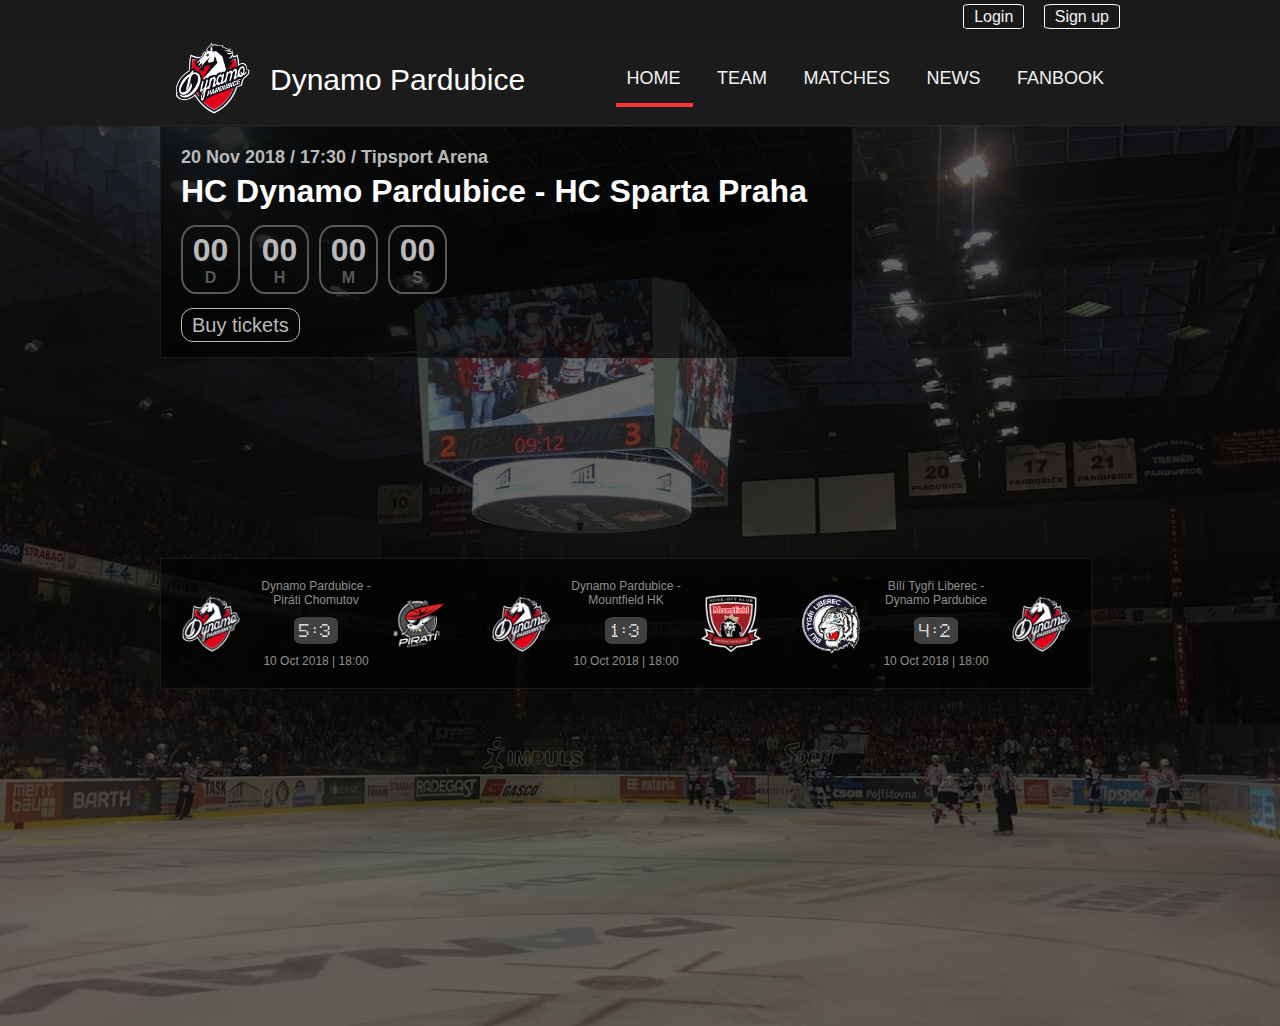
==== code/index.html @ fe3bae6e "matches boxes width fix" ====
<!DOCTYPE html>
<html lang="en">
<head>
    <link rel="stylesheet" type="text/css" href="css/styl.css">
    <script src="script/countdown.js">
    </script>
    <meta charset="UTF-8">
    <link rel="icon" type="image/png" href="img/favicon.png">
    <title>HC Dynamo Pardubice - neoficiální stránka hokejového klubu</title>
</head>
<body>
<header>
    <div class="user-area">
        <div class="full-width-wrapper">
            <a href="">Login</a>
            <a href="">Sign up</a>
        </div>
    </div>
    <div class="header-box-bg">
        <div class="header-box">
            <div id="header-logo-box">
                <img id="header-logo" src="img/logo-dynamo.png" alt="Dynamo Logo"></div>
            <div id="header-web-title">Dynamo Pardubice</div>
            <nav id="nav">
                <a id="first" href="">HOME</a>
                <a id="second" href="">TEAM</a>
                <a id="third" href="">MATCHES</a>
                <a id="fourth" href="">NEWS</a>
                <a id="fifth" href="">FANBOOK</a>
                <hr>
            </nav>
        </div>
    </div>
</header>
<section id="matches-bg">
    <div class="full-width-wrapper">
        <div class="flex-wrap-evenly">
            <div class="upcoming-match">
                <div id="upcoming-date">
                    20 Nov 2018 / 17:30 / Tipsport Arena
                </div>
                <div id="upcoming-teams">
                    HC Dynamo Pardubice - HC Sparta Praha
                </div>
                <div id="counter">
                    <div class="digit">
                        <span id="days">00</span>
                        <span>D</span>
                    </div>
                    <div class="digit">
                        <span id="hours">00</span>
                        <span>H</span>
                    </div>
                    <div class="digit">
                        <span id="minutes">00</span>
                        <span>M</span>
                    </div>
                    <div class="digit">
                        <span id="seconds">00</span>
                        <span>S</span></div>
                </div>
                <a href="">Buy tickets</a>
            </div>
            <div class="recent-matches">
                <div class="flex-wrap-matches">
                    <div class="match-card">
                        <img src="img/teams/dynamo.png" alt="Dynamo">
                        <div class="recent-matches-description"><span>Dynamo Pardubice - Piráti Chomutov</span>
                            <span class="score">5:3</span>
                            <span>10 Oct 2018 | 18:00</span>
                        </div>
                        <img src="img/teams/pirati.png" alt="Piráti">
                    </div>
                    <div class="match-card">
                        <img src="img/teams/dynamo.png" alt="Dynamo">
                        <div class="recent-matches-description"><span>Dynamo Pardubice - Mountfield HK</span>
                            <span class="score">1:3</span>
                            <span>10 Oct 2018 | 18:00</span>
                        </div>
                        <img src="img/teams/hradec.PNG" alt="Piráti">
                    </div>
                    <div class="match-card">
                        <img src="img/teams/liberec.png" alt="Dynamo">
                        <div class="recent-matches-description"><span>Bílí Tygři Liberec - Dynamo Pardubice</span>
                            <span class="score">4:2</span>
                            <span>10 Oct 2018 | 18:00</span>
                        </div>
                        <img src="img/teams/dynamo.png" alt="Piráti">
                    </div>
                </div>
            </div>
        </div>
    </div>
</section>
</body>
</html>
---- code/css/styl.css ----
@font-face {
    font-family: 'djb';
    src: url('../css/fonts/djb.ttf');
    font-weight: normal;
    font-style: normal;
}

body, html {
    height: 100%;
    margin: 0;
    background-color: #F5F5F5;
}

body {
    font-family: 'Roboto', sans-serif;
    font-size: 16px;
    color: #4a4a4a;
}

.user-area {
    z-index: 2;
    /*position: fixed;*/
    width: 100%;
    padding-top: 8px;
    height: 27px;
    text-align: right;
    background-color: #191919;
    display: flex;
}

.user-area a {
    margin-left: 15px;
    color: #f2f2f2;
    text-decoration: none;
    padding: 3px 10px 3px 10px;
    border: 1px solid white;
    border-radius: 10%;
}

.user-area a:hover {
    color: #ff4a46;
    border: 1px solid #ff4a46;
}

.header-box-bg {
    /*margin-top: 30px;*/
    z-index: 1;
    /*position: fixed;*/
    width: 100%;
    background-color: #1B1B1B;
}

.header-box {
    max-width: 960px;
    margin: 0 auto;
    display: flex;
    align-items: center;
    justify-content: center;
    height: 90px;
    border-bottom: 1px solid #292929;
}

.header-box nav a {
    display: inline-block;
    color: #f2f2f2;
    text-align: center;
    padding: 14px 16px;
    text-decoration: none;
    font-size: 18px;
}

.header-box nav a:hover {
    text-shadow: 0 -2px 0 rgba(0, 0, 0, 1), 0 0 5px rgba(255, 255, 255, 0.8), 0 -4px 15px rgba(255, 255, 255, 0.5);
}

.header-box nav hr {
    height: .25rem;
    width: 15%;
    margin: 0 0 0 6px;
    background: #FF333A;
    border: none;
    transition: .3s ease-in-out;
}

#first:hover ~ hr {
    margin-left: 6px;
}

#second:hover ~ hr {
    width: 14%;
    margin-left: 19%;
}

#third:hover ~ hr {
    width: 21%;
    margin-left: 36%;
}

#fourth:hover ~ hr {
    width: 13%;
    margin-left: 61%;
}

#fifth:hover ~ hr {
    width: 21%;
    margin-left: 78%;
}

#header-logo-box {
    width: 100px;
}

#header-logo {
    margin-left: 0;
    width: auto;
    height: 80px;
}

#header-logo:hover {
    width: auto;
    height: 85px;
}

#header-web-title {
    color: white;
    font-size: 30px;
    margin-left: 10px;
    margin-right: auto;
}

#header-web-title:hover {
    text-shadow: 0 0 0 rgb(154, 23, 26);
}

.full-width-wrapper, main {
    width: 960px;
    margin: 0 auto;
}

#matches-bg {
    height: 100%;
    background: linear-gradient(
            rgba(0, 0, 0, 0.6),
            rgba(0, 0, 0, 0.6)
    ), url("../img/main.jpg") no-repeat center;
    background-size: cover;
    position: relative;
    color: #4a4a4a;
    /*text-align: left;*/
    display: flex;
    /*flex-direction: column;*/
    /*justify-content: space-between;*/
}

.upcoming-match {
    width: fit-content;
    padding: 20px 45px 20px 20px;
    background-color: rgba(0, 0, 0, 0.6);
    border: 1px solid #191919;
    font-weight: bold;
    /*margin-top: 250px;*/
}

#upcoming-date {
    color: #b9b9b9;
    font-size: 18px;
}

#upcoming-teams {
    padding: 5px 0 15px 0;
    color: white;
    font-size: 32px;
}

#counter {
    padding: 0 0 20px 0;
    color: #585858;
    display: flex;
    /*flex-direction: row;*/
}

.digit {
    display: inline-block;
    margin-right: 10px;
    text-align: center;
    padding: 5px;
    width: 45px;
    font-size: 16px;
    border-radius: 25%;
    border: 2px solid #585858;
}

#days {
    font-size: 32px;
    color: #b9b9b9;
}

#hours {
    font-size: 32px;
    color: #b9b9b9;
}

#minutes {
    font-size: 32px;
    color: #b9b9b9;
}

#seconds {
    font-size: 32px;
    color: #b9b9b9;
}

.upcoming-match a {
    color: #b9b9b9;
    text-decoration: none;
    font-weight: normal;
    padding: 5px 10px;
    border-radius: 12px;
    border: 1px solid #b9b9b9;
    font-size: 20px;
}

.upcoming-match a:hover {
    color: #a0171a;
    border-color: #a0171a;
}

.recent-matches {
    width: fit-content;
    background-color: rgba(0, 0, 0, 0.6);
    border: 1px solid #191919;
    margin-top: 200px;
}

.flex-wrap-matches{
    display: flex;
    flex-wrap: wrap;
}

.flex-wrap-evenly{
    display: flex;
    flex-direction: column;
    justify-content: space-evenly;
    flex-wrap: wrap;
}

.match-card {
    padding: 15px 20px;
    color: #8f8f8f;
    font-size: 12px;
    display: flex;
    align-items: center;
    /*justify-content: flex-start;*/
    /*flex-wrap: wrap;*/
}

.match-card img {
    display: inline-block;
    max-width: 80px;
    max-height: 80px;
    width: 60px;
    height: auto;
}

.recent-matches-description {
    padding: 5px;
    text-align: center;
    max-width: 140px;
    display: flex;
    flex-direction: column;
    align-items: center;
    /*justify-content: space-evenly;*/
}

.score {
    font-family: "djb", sans-serif;
    font-size: 15px;
    letter-spacing: 2px;
    color: white;
    padding: 5px;
    margin: 10px;
    background-color: #404040;
    border-radius: 20%;
    text-align: center;
}
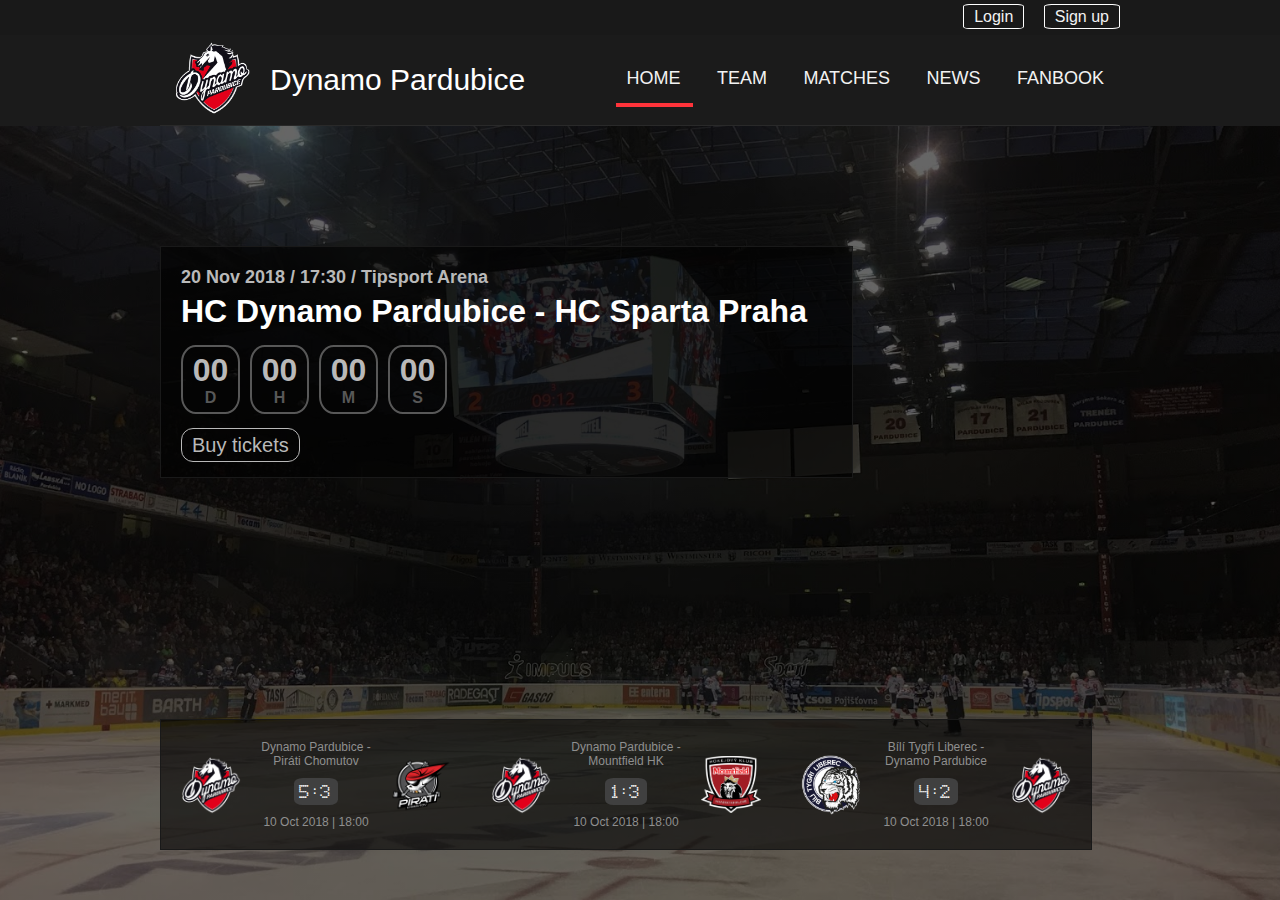
==== commit 55326fda: "landing flex fix" ====
--- a/code/index.html
+++ b/code/index.html
@@ -33,7 +33,6 @@
     </div>
 </header>
 <section id="matches-bg">
-    <div class="full-width-wrapper">
         <div class="flex-wrap-evenly">
             <div class="upcoming-match">
                 <div id="upcoming-date">
@@ -90,7 +89,6 @@
                 </div>
             </div>
         </div>
-    </div>
 </section>
 </body>
 </html>--- a/code/css/styl.css
+++ b/code/css/styl.css
@@ -18,8 +18,6 @@
 }
 
 .user-area {
-    z-index: 2;
-    /*position: fixed;*/
     width: 100%;
     padding-top: 8px;
     height: 27px;
@@ -43,9 +41,6 @@
 }
 
 .header-box-bg {
-    /*margin-top: 30px;*/
-    z-index: 1;
-    /*position: fixed;*/
     width: 100%;
     background-color: #1B1B1B;
 }
@@ -138,7 +133,7 @@
 }
 
 #matches-bg {
-    height: 100%;
+    height: calc(100% - 126px);
     background: linear-gradient(
             rgba(0, 0, 0, 0.6),
             rgba(0, 0, 0, 0.6)
@@ -146,10 +141,9 @@
     background-size: cover;
     position: relative;
     color: #4a4a4a;
-    /*text-align: left;*/
-    display: flex;
+    /*display: flex;*/
     /*flex-direction: column;*/
-    /*justify-content: space-between;*/
+    /*justify-content: center;*/
 }
 
 .upcoming-match {
@@ -158,7 +152,7 @@
     background-color: rgba(0, 0, 0, 0.6);
     border: 1px solid #191919;
     font-weight: bold;
-    /*margin-top: 250px;*/
+    margin-top: 120px;
 }
 
 #upcoming-date {
@@ -229,7 +223,7 @@
     width: fit-content;
     background-color: rgba(0, 0, 0, 0.6);
     border: 1px solid #191919;
-    margin-top: 200px;
+    margin-bottom: 50px;
 }
 
 .flex-wrap-matches{
@@ -238,9 +232,12 @@
 }
 
 .flex-wrap-evenly{
+    height: calc(100vh - 126px);;
+    width: 960px;
+    margin: 0 auto;
     display: flex;
     flex-direction: column;
-    justify-content: space-evenly;
+    justify-content: space-between;
     flex-wrap: wrap;
 }
 
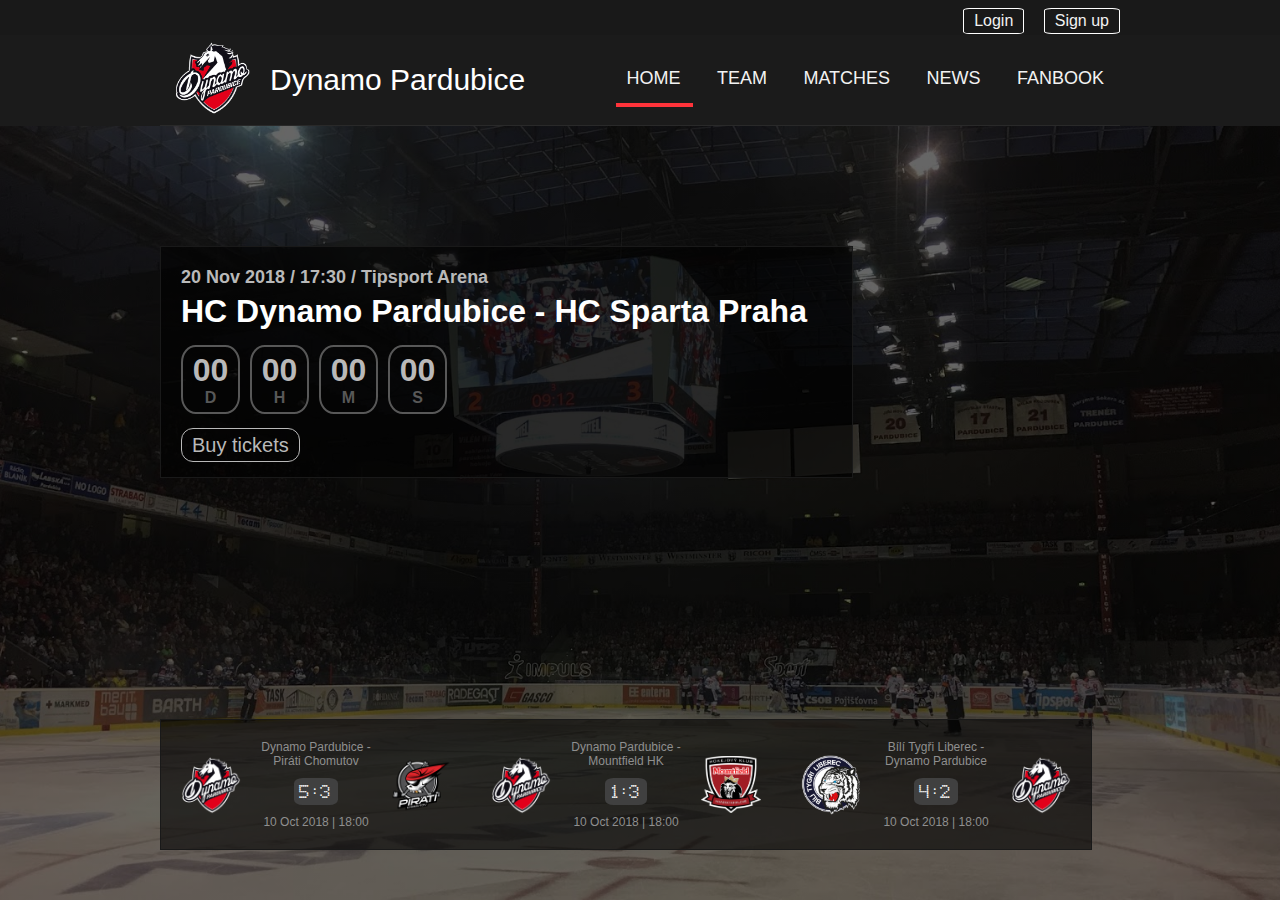
==== commit facbbd6d: "modal commit" ====
--- a/code/index.html
+++ b/code/index.html
@@ -2,8 +2,8 @@
 <html lang="en">
 <head>
     <link rel="stylesheet" type="text/css" href="css/styl.css">
-    <script src="script/countdown.js">
-    </script>
+    <script src="script/countdown.js"></script>
+
     <meta charset="UTF-8">
     <link rel="icon" type="image/png" href="img/favicon.png">
     <title>HC Dynamo Pardubice - neoficiální stránka hokejového klubu</title>
@@ -12,8 +12,8 @@
 <header>
     <div class="user-area">
         <div class="full-width-wrapper">
-            <a href="">Login</a>
-            <a href="">Sign up</a>
+            <button id="login-btn">Login</button>
+            <button id="signup-btn">Sign up</button>
         </div>
     </div>
     <div class="header-box-bg">
@@ -32,63 +32,67 @@
         </div>
     </div>
 </header>
+<div id="user-modal" class="modal">
+    <div class="modal-content">
+        User login
+    </div>
+</div>
+<script src="script/modal.js"></script>
 <section id="matches-bg">
-        <div class="flex-wrap-evenly">
-            <div class="upcoming-match">
-                <div id="upcoming-date">
-                    20 Nov 2018 / 17:30 / Tipsport Arena
+    <div class="flex-wrap-evenly">
+        <div class="upcoming-match">
+            <div id="upcoming-date">
+                20 Nov 2018 / 17:30 / Tipsport Arena
+            </div>
+            <div id="upcoming-teams">
+                HC Dynamo Pardubice - HC Sparta Praha
+            </div>
+            <div id="counter">
+                <div class="digit">
+                    <span id="days">00</span>
+                    <span>D</span>
                 </div>
-                <div id="upcoming-teams">
-                    HC Dynamo Pardubice - HC Sparta Praha
+                <div class="digit">
+                    <span id="hours">00</span>
+                    <span>H</span>
                 </div>
-                <div id="counter">
-                    <div class="digit">
-                        <span id="days">00</span>
-                        <span>D</span>
-                    </div>
-                    <div class="digit">
-                        <span id="hours">00</span>
-                        <span>H</span>
-                    </div>
-                    <div class="digit">
-                        <span id="minutes">00</span>
-                        <span>M</span>
-                    </div>
-                    <div class="digit">
-                        <span id="seconds">00</span>
-                        <span>S</span></div>
+                <div class="digit">
+                    <span id="minutes">00</span>
+                    <span>M</span>
                 </div>
-                <a href="">Buy tickets</a>
+                <div class="digit">
+                    <span id="seconds">00</span>
+                    <span>S</span></div>
             </div>
-            <div class="recent-matches">
-                <div class="flex-wrap-matches">
-                    <div class="match-card">
-                        <img src="img/teams/dynamo.png" alt="Dynamo">
-                        <div class="recent-matches-description"><span>Dynamo Pardubice - Piráti Chomutov</span>
-                            <span class="score">5:3</span>
-                            <span>10 Oct 2018 | 18:00</span>
-                        </div>
-                        <img src="img/teams/pirati.png" alt="Piráti">
-                    </div>
-                    <div class="match-card">
-                        <img src="img/teams/dynamo.png" alt="Dynamo">
-                        <div class="recent-matches-description"><span>Dynamo Pardubice - Mountfield HK</span>
-                            <span class="score">1:3</span>
-                            <span>10 Oct 2018 | 18:00</span>
-                        </div>
-                        <img src="img/teams/hradec.PNG" alt="Piráti">
-                    </div>
-                    <div class="match-card">
-                        <img src="img/teams/liberec.png" alt="Dynamo">
-                        <div class="recent-matches-description"><span>Bílí Tygři Liberec - Dynamo Pardubice</span>
-                            <span class="score">4:2</span>
-                            <span>10 Oct 2018 | 18:00</span>
-                        </div>
-                        <img src="img/teams/dynamo.png" alt="Piráti">
-                    </div>
+            <a href="">Buy tickets</a>
+        </div>
+        <div class="recent-matches">
+            <div class="match-card">
+                <img src="img/teams/dynamo.png" alt="Dynamo">
+                <div class="recent-matches-description"><span>Dynamo Pardubice - Piráti Chomutov</span>
+                    <span class="score">5:3</span>
+                    <span>10 Oct 2018 | 18:00</span>
                 </div>
+                <img src="img/teams/pirati.png" alt="Piráti">
+            </div>
+            <div class="match-card">
+                <img src="img/teams/dynamo.png" alt="Dynamo">
+                <div class="recent-matches-description"><span>Dynamo Pardubice - Mountfield HK</span>
+                    <span class="score">1:3</span>
+                    <span>10 Oct 2018 | 18:00</span>
+                </div>
+                <img src="img/teams/hradec.PNG" alt="Piráti">
+            </div>
+            <div class="match-card">
+                <img src="img/teams/liberec.png" alt="Dynamo">
+                <div class="recent-matches-description"><span>Bílí Tygři Liberec - Dynamo Pardubice</span>
+                    <span class="score">4:2</span>
+                    <span>10 Oct 2018 | 18:00</span>
+                </div>
+                <img src="img/teams/dynamo.png" alt="Piráti">
             </div>
         </div>
+    </div>
 </section>
 </body>
 </html>--- a/code/css/styl.css
+++ b/code/css/styl.css
@@ -26,7 +26,9 @@
     display: flex;
 }
 
-.user-area a {
+.user-area button {
+    font-size: 16px;
+    background-color: transparent;
     margin-left: 15px;
     color: #f2f2f2;
     text-decoration: none;
@@ -35,9 +37,36 @@
     border-radius: 10%;
 }
 
-.user-area a:hover {
+.user-area button:hover {
     color: #ff4a46;
     border: 1px solid #ff4a46;
+}
+
+.user-area button:focus {
+    color: #ff4a46;
+    border: 1px solid #ff4a46;
+}
+
+.modal{
+    display: none;
+    position: fixed;
+    z-index: 1;
+    left: 0;
+    top: 0;
+    width: 100%;
+    height: 100%;
+    overflow: auto;
+    background-color: rgba(0,0,0,0.4);
+    animation: zoom 0.5s;
+}
+
+.modal-content {
+    background-color: #fefefe;
+    margin: 15% auto;
+    padding: 20px;
+    border: 1px solid #888;
+    width: 60%;
+    border-radius: 6px;
 }
 
 .header-box-bg {
@@ -224,6 +253,8 @@
     background-color: rgba(0, 0, 0, 0.6);
     border: 1px solid #191919;
     margin-bottom: 50px;
+    display: flex;
+    flex-wrap: wrap;
 }
 
 .flex-wrap-matches{
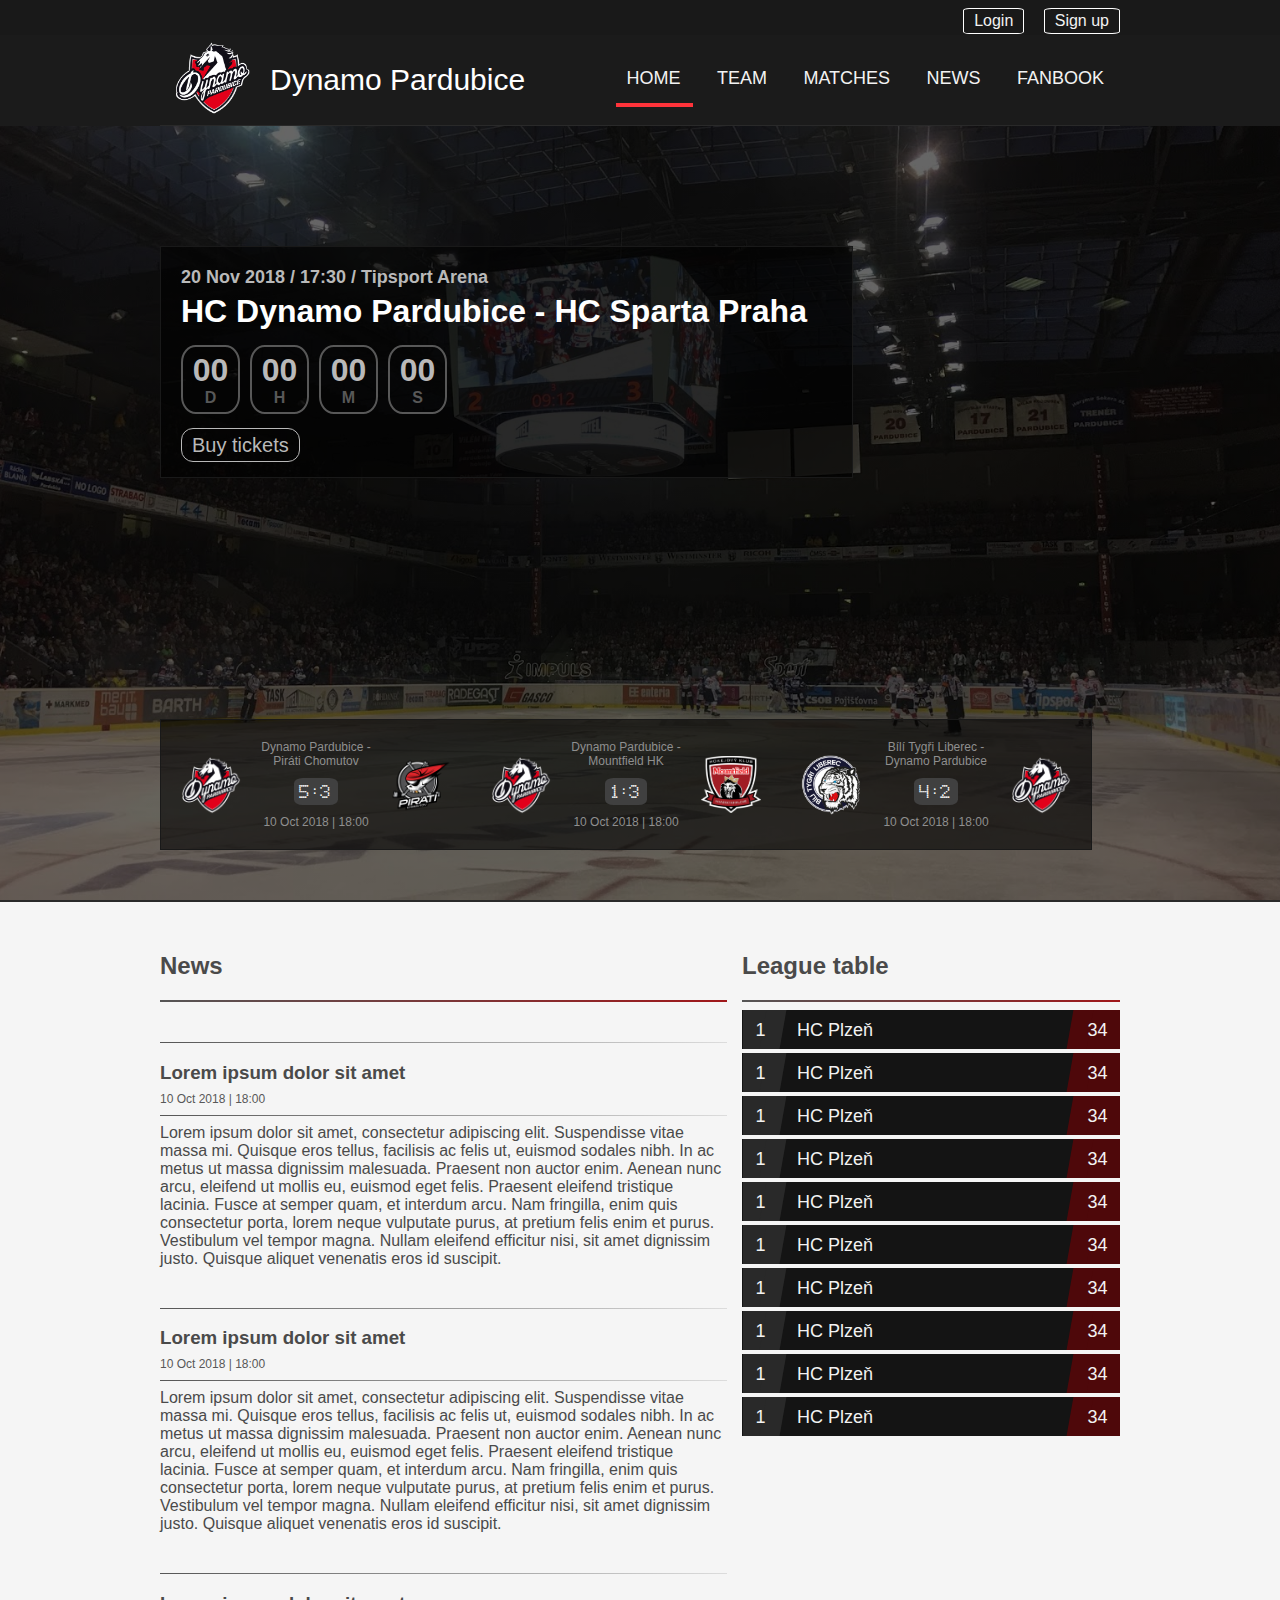
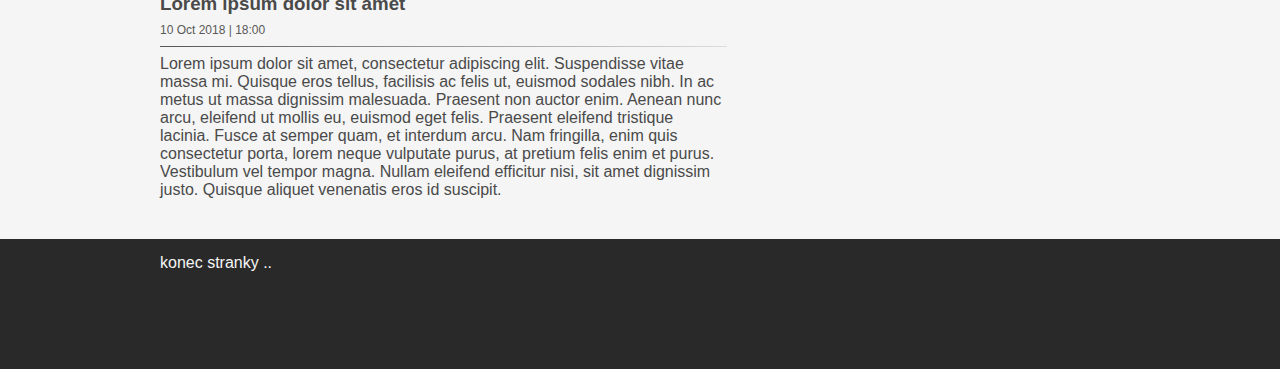
==== commit 6a5e5e00: "league table added" ====
--- a/code/index.html
+++ b/code/index.html
@@ -94,5 +94,111 @@
         </div>
     </div>
 </section>
+<main>
+    <div id="top-articles">
+        <h2>News</h2>
+        <hr class="heading-splitter">
+        <article>
+            <hr>
+            <h3>Lorem ipsum dolor sit amet</h3>
+            <span>10 Oct 2018 | 18:00</span>
+            <hr>
+            Lorem ipsum dolor sit amet, consectetur adipiscing elit. Suspendisse vitae massa mi. Quisque eros tellus,
+            facilisis ac felis ut, euismod sodales nibh. In ac metus ut massa dignissim malesuada. Praesent non auctor
+            enim. Aenean nunc arcu, eleifend ut mollis eu, euismod eget felis. Praesent eleifend tristique lacinia.
+            Fusce at semper quam, et interdum arcu. Nam fringilla, enim quis consectetur porta, lorem neque vulputate
+            purus, at pretium felis enim et purus. Vestibulum vel tempor magna. Nullam eleifend efficitur nisi, sit amet
+            dignissim justo. Quisque aliquet venenatis eros id suscipit.
+
+        </article>
+        <article>
+            <hr>
+            <h3>Lorem ipsum dolor sit amet</h3>
+            <span>10 Oct 2018 | 18:00</span>
+            <hr>
+            Lorem ipsum dolor sit amet, consectetur adipiscing elit. Suspendisse vitae massa mi. Quisque eros tellus,
+            facilisis ac felis ut, euismod sodales nibh. In ac metus ut massa dignissim malesuada. Praesent non auctor
+            enim. Aenean nunc arcu, eleifend ut mollis eu, euismod eget felis. Praesent eleifend tristique lacinia.
+            Fusce at semper quam, et interdum arcu. Nam fringilla, enim quis consectetur porta, lorem neque vulputate
+            purus, at pretium felis enim et purus. Vestibulum vel tempor magna. Nullam eleifend efficitur nisi, sit amet
+            dignissim justo. Quisque aliquet venenatis eros id suscipit.
+
+        </article>
+        <article>
+            <hr>
+            <h3>Lorem ipsum dolor sit amet</h3>
+            <span>10 Oct 2018 | 18:00</span>
+            <hr>
+            Lorem ipsum dolor sit amet, consectetur adipiscing elit. Suspendisse vitae massa mi. Quisque eros tellus,
+            facilisis ac felis ut, euismod sodales nibh. In ac metus ut massa dignissim malesuada. Praesent non auctor
+            enim. Aenean nunc arcu, eleifend ut mollis eu, euismod eget felis. Praesent eleifend tristique lacinia.
+            Fusce at semper quam, et interdum arcu. Nam fringilla, enim quis consectetur porta, lorem neque vulputate
+            purus, at pretium felis enim et purus. Vestibulum vel tempor magna. Nullam eleifend efficitur nisi, sit amet
+            dignissim justo. Quisque aliquet venenatis eros id suscipit.
+
+        </article>
+    </div>
+    <div class="league-table-box">
+        <h2>League table</h2>
+        <hr class="heading-splitter">
+        <div class="table">
+            <div class="team">
+                <span class="number">1</span>
+                <span>HC Plzeň</span>
+                <span class="points">34</span>
+            </div>
+            <div class="team">
+                <span class="number">1</span>
+                <span>HC Plzeň</span>
+                <span class="points">34</span>
+            </div>
+            <div class="team">
+                <span class="number">1</span>
+                <span>HC Plzeň</span>
+                <span class="points">34</span>
+            </div>
+            <div class="team">
+                <span class="number">1</span>
+                <span>HC Plzeň</span>
+                <span class="points">34</span>
+            </div>
+            <div class="team">
+                <span class="number">1</span>
+                <span>HC Plzeň</span>
+                <span class="points">34</span>
+            </div>
+            <div class="team">
+                <span class="number">1</span>
+                <span>HC Plzeň</span>
+                <span class="points">34</span>
+            </div>
+            <div class="team">
+                <span class="number">1</span>
+                <span>HC Plzeň</span>
+                <span class="points">34</span>
+            </div>
+            <div class="team">
+                <span class="number">1</span>
+                <span>HC Plzeň</span>
+                <span class="points">34</span>
+            </div>
+            <div class="team">
+                <span class="number">1</span>
+                <span>HC Plzeň</span>
+                <span class="points">34</span>
+            </div>
+            <div class="team">
+                <span class="number">1</span>
+                <span>HC Plzeň</span>
+                <span class="points">34</span>
+            </div>
+        </div>
+    </div>
+</main>
+<footer>
+    <div class="full-width-wrapper">
+        konec stranky ..
+    </div>
+</footer>
 </body>
 </html>--- a/code/css/styl.css
+++ b/code/css/styl.css
@@ -47,7 +47,7 @@
     border: 1px solid #ff4a46;
 }
 
-.modal{
+.modal {
     display: none;
     position: fixed;
     z-index: 1;
@@ -56,11 +56,12 @@
     width: 100%;
     height: 100%;
     overflow: auto;
-    background-color: rgba(0,0,0,0.4);
+    background-color: rgba(0, 0, 0, 0.4);
     animation: zoom 0.5s;
 }
 
 .modal-content {
+    max-width: 700px;
     background-color: #fefefe;
     margin: 15% auto;
     padding: 20px;
@@ -170,9 +171,7 @@
     background-size: cover;
     position: relative;
     color: #4a4a4a;
-    /*display: flex;*/
-    /*flex-direction: column;*/
-    /*justify-content: center;*/
+    border-bottom: 2px solid #292929;
 }
 
 .upcoming-match {
@@ -199,7 +198,6 @@
     padding: 0 0 20px 0;
     color: #585858;
     display: flex;
-    /*flex-direction: row;*/
 }
 
 .digit {
@@ -257,12 +255,12 @@
     flex-wrap: wrap;
 }
 
-.flex-wrap-matches{
+.flex-wrap-matches {
     display: flex;
     flex-wrap: wrap;
 }
 
-.flex-wrap-evenly{
+.flex-wrap-evenly {
     height: calc(100vh - 126px);;
     width: 960px;
     margin: 0 auto;
@@ -278,8 +276,6 @@
     font-size: 12px;
     display: flex;
     align-items: center;
-    /*justify-content: flex-start;*/
-    /*flex-wrap: wrap;*/
 }
 
 .match-card img {
@@ -297,7 +293,6 @@
     display: flex;
     flex-direction: column;
     align-items: center;
-    /*justify-content: space-evenly;*/
 }
 
 .score {
@@ -310,4 +305,115 @@
     background-color: #404040;
     border-radius: 20%;
     text-align: center;
+}
+
+main {
+    padding: 30px 0 40px 0;
+    display: flex;
+    align-items: flex-start;
+    justify-content: left;
+}
+
+hr.heading-splitter {
+    border: 0;
+    background: linear-gradient(to right, rgba(0, 0, 0, 0.65) 0%, rgba(160, 23, 26, 1) 100%);
+    height: 2px;
+}
+
+#top-articles {
+    width: 60%;
+    padding-right: 15px;
+}
+
+#top-articles h3 {
+    margin-bottom: 5px;
+}
+
+#top-articles span {
+    font-size: 12px;
+    color: #585858;
+}
+
+article {
+    margin-top: 40px;
+}
+
+article hr {
+    height: 1px;
+    border: 0;
+    background: linear-gradient(to right, rgba(0, 0, 0, 0.65) 0%, rgba(0, 0, 0, 0.1) 100%);
+}
+
+.league-table-box {
+    width: 40%;
+}
+
+.table {
+    color: #f2f2f2;
+    font-size: 18px;
+}
+
+.team {
+    position: relative;
+    padding: 10px 55px 8px 55px;
+    display: block;
+    background-color: #141414;
+    margin-bottom: 4px;
+}
+
+.team span.number {
+    width: 35px;
+    z-index: 1;
+    text-align: center;
+    position: absolute;
+    top: 0;
+    bottom: 0;
+    left: 1px;
+    background: #292929;
+    padding-top: 10px;
+    color: #f2f2f2;
+}
+
+.team span.number::before {
+    content: '';
+    position: absolute;
+    width: 20px;
+    top: 0;
+    right: -5px;
+    bottom: 0;
+    transform: skew(-10deg);
+    background: #292929;
+    z-index: -1;
+}
+
+.team span.points {
+    padding-top: 10px;
+    background: #4E080A;
+    color: #f2f2f2;
+    z-index: 1;
+    width: 45px;
+    text-align: center;
+    position: absolute;
+    top: 0;
+    bottom: 0;
+    right: 0;
+}
+
+.team span.points::before {
+    content: '';
+    position: absolute;
+    width: 20px;
+    top: 0;
+    left: -5px;
+    bottom: 0;
+    transform: skew(-10deg);
+    background: #4E080A;
+    z-index: -1;
+}
+
+footer {
+    background-color: #292929;
+    color: #F5F5F5;
+    padding: 15px;
+    height: 100px;
 }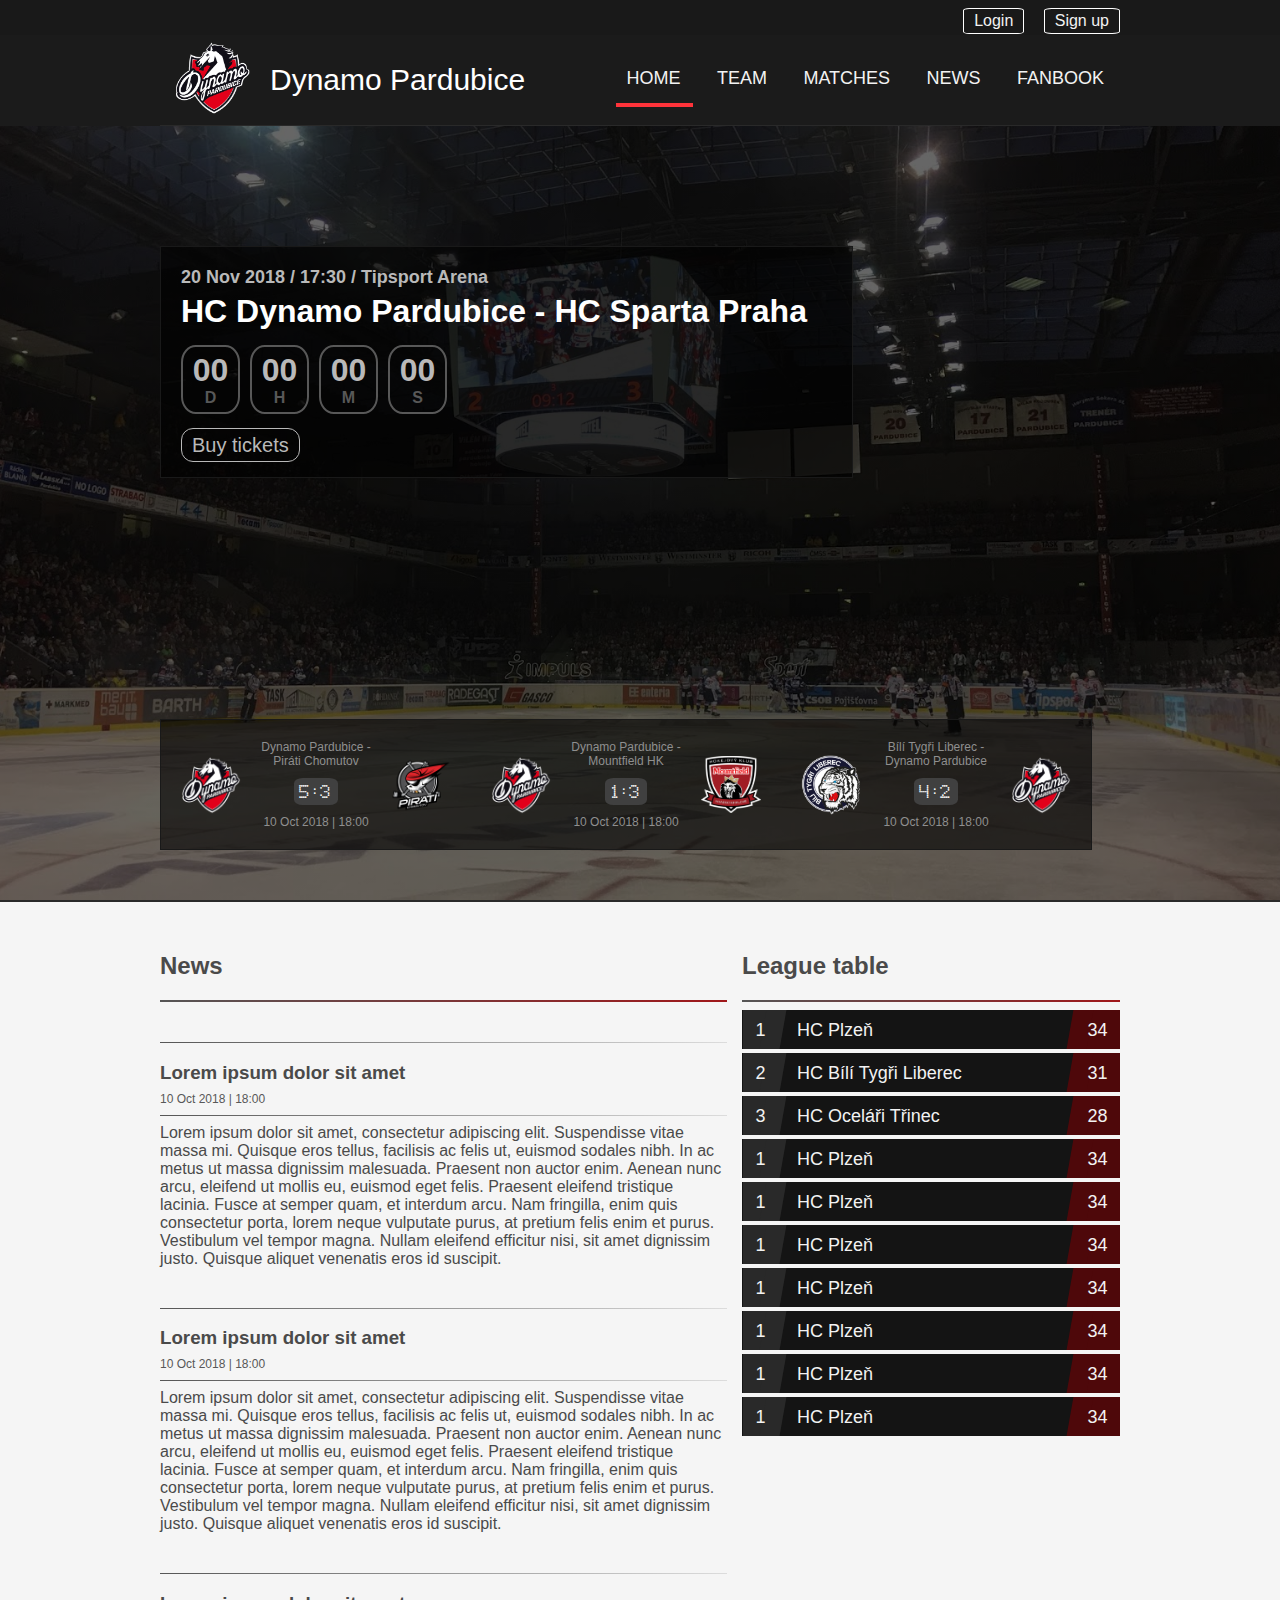
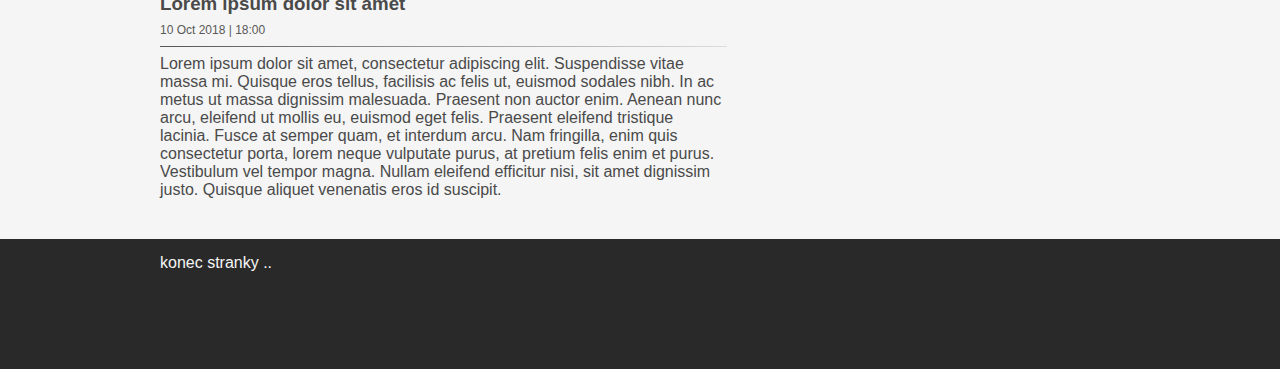
==== commit 008b4f31: "modal added" ====
--- a/code/index.html
+++ b/code/index.html
@@ -34,7 +34,14 @@
 </header>
 <div id="user-modal" class="modal">
     <div class="modal-content">
-        User login
+        <span class="close-modal" onclick="document.getElementById('user-modal').style.display='none'">×</span>
+        <img src="img/logo-dynamo.png">
+        <h2>User login</h2>
+        <form action="action_page.php">
+            <input type="text" placeholder="Email" name="email" required>
+            <input type="password" placeholder="Password" name="psw" required>
+            <button type="submit" class="modalbtn">Login</button>
+        </form>
     </div>
 </div>
 <script src="script/modal.js"></script>
@@ -148,14 +155,14 @@
                 <span class="points">34</span>
             </div>
             <div class="team">
-                <span class="number">1</span>
-                <span>HC Plzeň</span>
-                <span class="points">34</span>
-            </div>
-            <div class="team">
-                <span class="number">1</span>
-                <span>HC Plzeň</span>
-                <span class="points">34</span>
+                <span class="number">2</span>
+                <span>HC Bílí Tygři Liberec</span>
+                <span class="points">31</span>
+            </div>
+            <div class="team">
+                <span class="number">3</span>
+                <span>HC Oceláři Třinec</span>
+                <span class="points">28</span>
             </div>
             <div class="team">
                 <span class="number">1</span>
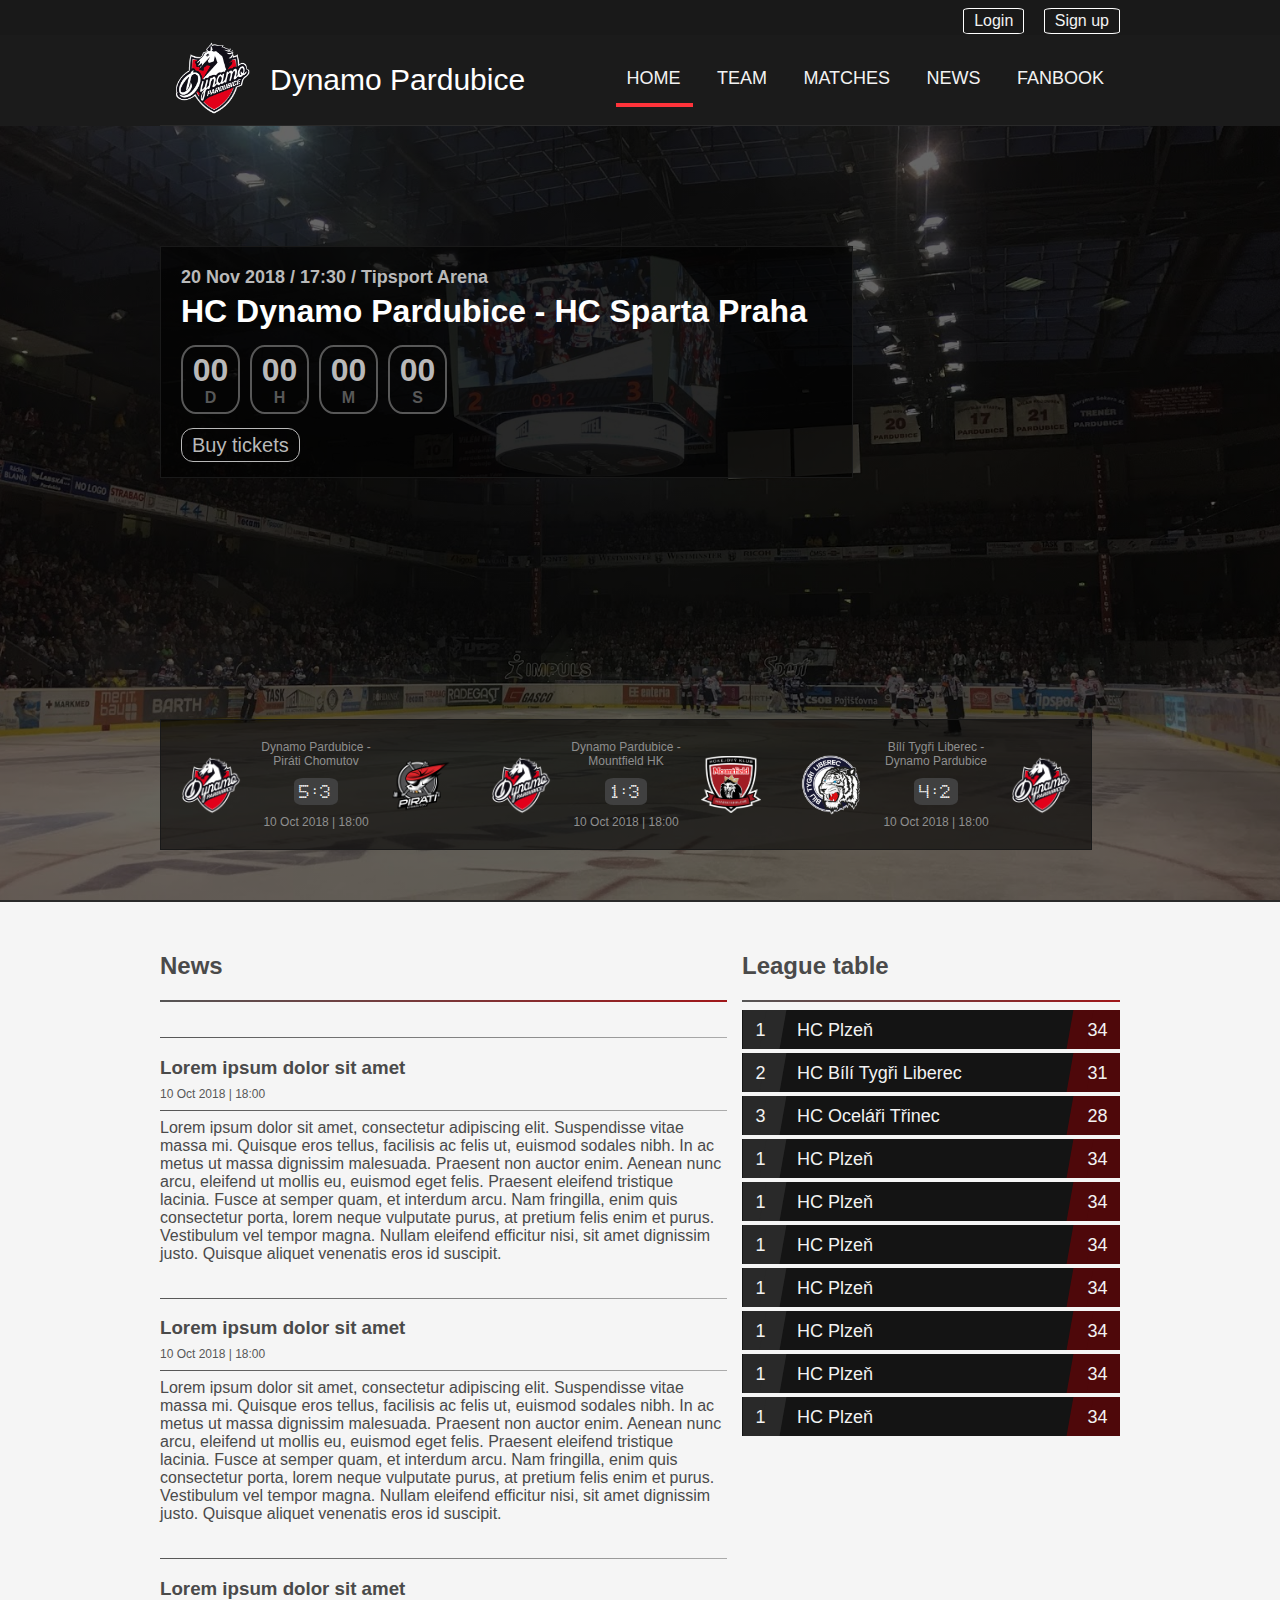
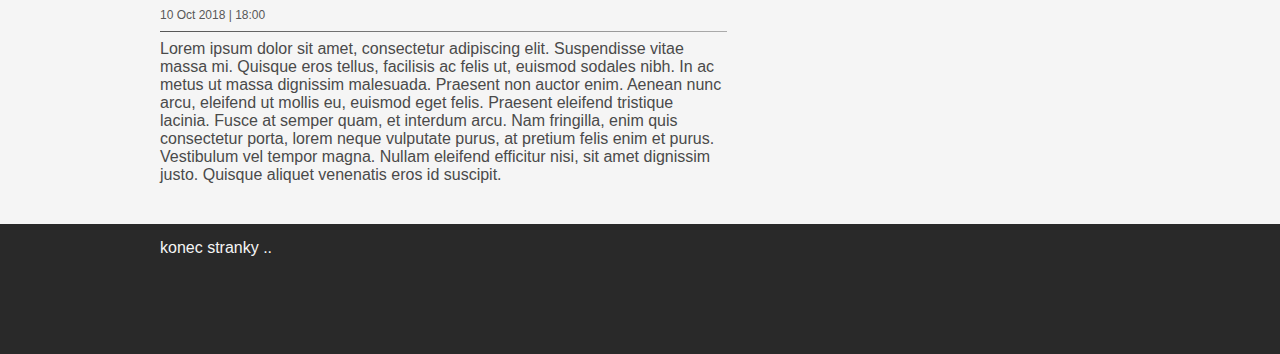
==== commit 5bf46b0f: "Team roster added" ====
--- a/code/index.html
+++ b/code/index.html
@@ -2,8 +2,6 @@
 <html lang="en">
 <head>
     <link rel="stylesheet" type="text/css" href="css/styl.css">
-    <script src="script/countdown.js"></script>
-
     <meta charset="UTF-8">
     <link rel="icon" type="image/png" href="img/favicon.png">
     <title>HC Dynamo Pardubice - neoficiální stránka hokejového klubu</title>
@@ -46,6 +44,7 @@
 </div>
 <script src="script/modal.js"></script>
 <section id="matches-bg">
+    <script src="script/countdown.js"></script>
     <div class="flex-wrap-evenly">
         <div class="upcoming-match">
             <div id="upcoming-date">
@@ -105,6 +104,22 @@
     <div id="top-articles">
         <h2>News</h2>
         <hr class="heading-splitter">
+        <article>
+            <hr>
+            <h3>Lorem ipsum dolor sit amet</h3>
+            <span>10 Oct 2018 | 18:00</span>
+            <hr>
+                Lorem ipsum dolor sit amet, consectetur adipiscing elit. Suspendisse vitae massa mi. Quisque eros
+                tellus,
+                facilisis ac felis ut, euismod sodales nibh. In ac metus ut massa dignissim malesuada. Praesent non
+                auctor
+                enim. Aenean nunc arcu, eleifend ut mollis eu, euismod eget felis. Praesent eleifend tristique lacinia.
+                Fusce at semper quam, et interdum arcu. Nam fringilla, enim quis consectetur porta, lorem neque
+                vulputate
+                purus, at pretium felis enim et purus. Vestibulum vel tempor magna. Nullam eleifend efficitur nisi, sit
+                amet
+                dignissim justo. Quisque aliquet venenatis eros id suscipit.
+        </article>
         <article>
             <hr>
             <h3>Lorem ipsum dolor sit amet</h3>
@@ -131,24 +146,11 @@
             dignissim justo. Quisque aliquet venenatis eros id suscipit.
 
         </article>
-        <article>
-            <hr>
-            <h3>Lorem ipsum dolor sit amet</h3>
-            <span>10 Oct 2018 | 18:00</span>
-            <hr>
-            Lorem ipsum dolor sit amet, consectetur adipiscing elit. Suspendisse vitae massa mi. Quisque eros tellus,
-            facilisis ac felis ut, euismod sodales nibh. In ac metus ut massa dignissim malesuada. Praesent non auctor
-            enim. Aenean nunc arcu, eleifend ut mollis eu, euismod eget felis. Praesent eleifend tristique lacinia.
-            Fusce at semper quam, et interdum arcu. Nam fringilla, enim quis consectetur porta, lorem neque vulputate
-            purus, at pretium felis enim et purus. Vestibulum vel tempor magna. Nullam eleifend efficitur nisi, sit amet
-            dignissim justo. Quisque aliquet venenatis eros id suscipit.
-
-        </article>
     </div>
     <div class="league-table-box">
         <h2>League table</h2>
         <hr class="heading-splitter">
-        <div class="table">
+        <div class="my-table">
             <div class="team">
                 <span class="number">1</span>
                 <span>HC Plzeň</span>
--- a/code/css/styl.css
+++ b/code/css/styl.css
@@ -15,6 +15,18 @@
     font-family: 'Roboto', sans-serif;
     font-size: 16px;
     color: #4a4a4a;
+}
+
+.center {
+    text-align: center;
+}
+
+.right {
+    text-align: right;
+}
+
+.left {
+    text-align: left;
 }
 
 .user-area {
@@ -50,24 +62,64 @@
 .modal {
     display: none;
     position: fixed;
-    z-index: 1;
+    z-index: 2;
     left: 0;
     top: 0;
     width: 100%;
     height: 100%;
     overflow: auto;
     background-color: rgba(0, 0, 0, 0.4);
-    animation: zoom 0.5s;
 }
 
 .modal-content {
-    max-width: 700px;
+    text-align: center;
+    max-width: 600px;
     background-color: #fefefe;
-    margin: 15% auto;
+    margin: 10% auto;
     padding: 20px;
     border: 1px solid #888;
     width: 60%;
     border-radius: 6px;
+    position: relative;
+}
+
+.modal-content img {
+    width: 270px;
+    height: auto;
+}
+
+.close-modal {
+    cursor: pointer;
+    position: absolute;
+    top: 15px;
+    right: 15px;
+    font-size: 40px;
+    font-weight: bold;
+}
+
+.close-modal:hover {
+    color: #9a171a;
+}
+
+.modal-content button {
+    background-color: #4CAF50;
+    color: white;
+    padding: 14px 20px;
+    margin: 8px 26px;
+    border: none;
+    cursor: pointer;
+    width: 90%;
+    font-size: 20px;
+}
+
+input[type=text], input[type=password] {
+    width: 90%;
+    padding: 12px 20px;
+    margin: 8px 26px;
+    display: inline-block;
+    border: 1px solid #ccc;
+    box-sizing: border-box;
+    font-size: 16px;
 }
 
 .header-box-bg {
@@ -312,6 +364,7 @@
     display: flex;
     align-items: flex-start;
     justify-content: left;
+    min-height: calc(100vh - 326px);
 }
 
 hr.heading-splitter {
@@ -335,22 +388,23 @@
 }
 
 article {
-    margin-top: 40px;
+    margin-top: 35px;
 }
 
 article hr {
     height: 1px;
     border: 0;
-    background: linear-gradient(to right, rgba(0, 0, 0, 0.65) 0%, rgba(0, 0, 0, 0.1) 100%);
+    background: linear-gradient(to right, rgba(0, 0, 0, 0.65) 0%, rgba(0, 0, 0, 0.3) 100%);
 }
 
 .league-table-box {
     width: 40%;
 }
 
-.table {
+.my-table {
     color: #f2f2f2;
     font-size: 18px;
+    margin-bottom: 40px;
 }
 
 .team {
@@ -411,6 +465,62 @@
     z-index: -1;
 }
 
+.players {
+    width: 100%;
+}
+
+table {
+    border-collapse: collapse;
+    width: 100%;
+    padding-left: 10px;
+    color: #f2f2f2;
+    font-size: 18px;
+}
+
+tr, td, caption {
+    background-color: #141414;
+}
+
+.table-caption {
+    position: relative;
+    padding: 10px 15px 8px 15px;
+    display: block;
+    background-color: #141414;
+    font-size: 22px;
+    font-weight: bold;
+    letter-spacing: 1px;
+}
+
+.table-caption span.capt{
+    position: absolute;
+    top: 0;
+    left: 0;
+    z-index: 1;
+    background: #4E080A;
+    padding: 10px 45px 8px 15px;
+    color: #f2f2f2;
+}
+
+.table-caption span.capt::before{
+    content: '';
+    position: absolute;
+    width: 20px;
+    top: 0;
+    right: -5px;
+    bottom: 0;
+    transform: skew(-10deg);
+    background: #9a171a;
+    z-index: -1;
+}
+
+tr {
+    border-bottom: 3px solid #292929;
+}
+
+td, th {
+    padding: 10px 5px 8px 5px;
+}
+
 footer {
     background-color: #292929;
     color: #F5F5F5;
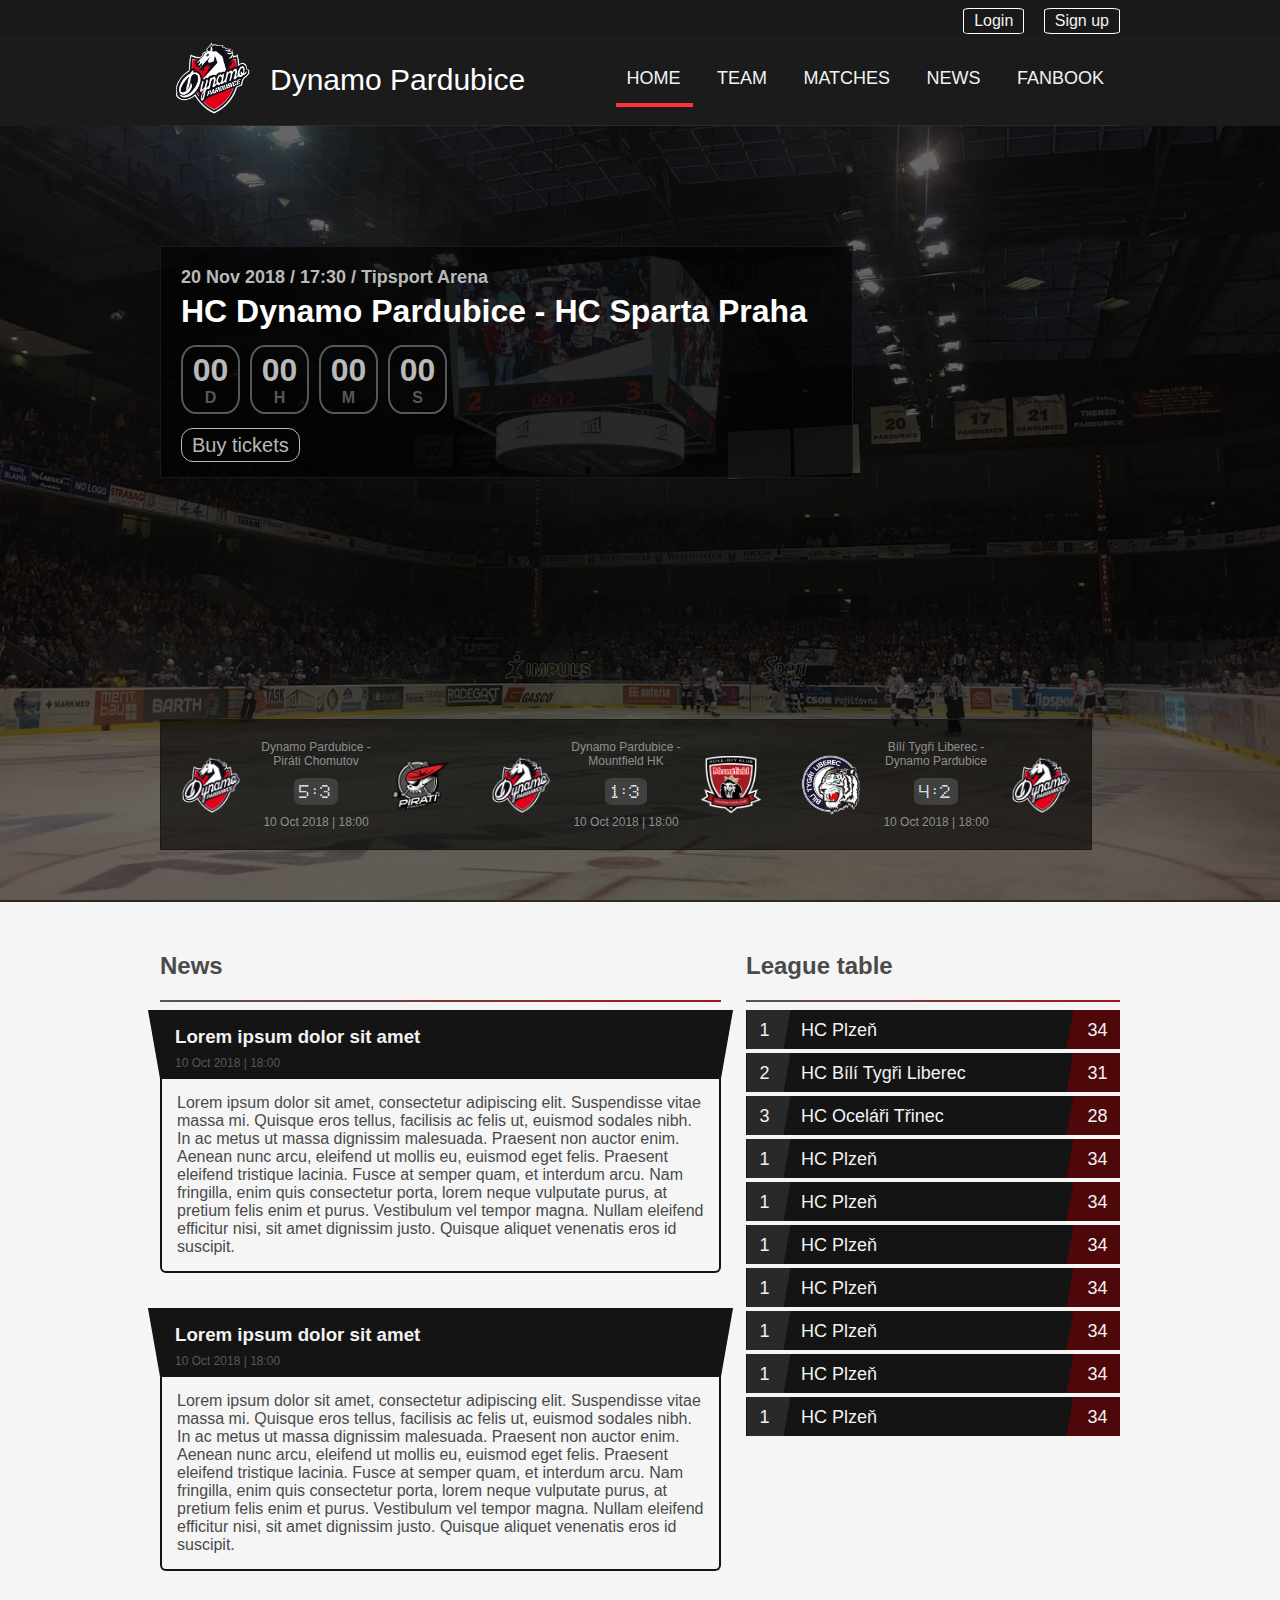
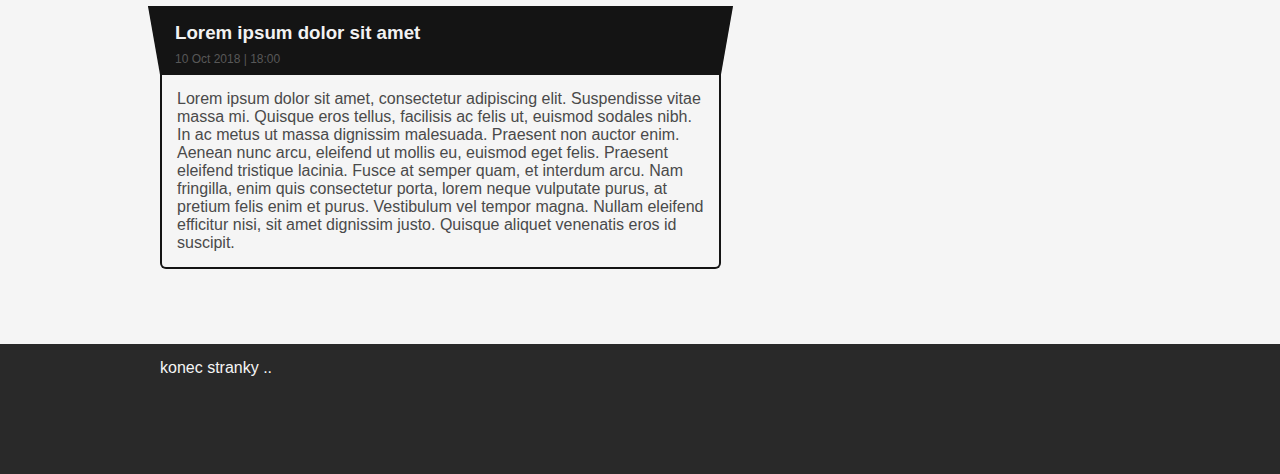
==== commit 35b9a90b: "top articles landing page redesign" ====
--- a/code/index.html
+++ b/code/index.html
@@ -20,8 +20,8 @@
                 <img id="header-logo" src="img/logo-dynamo.png" alt="Dynamo Logo"></div>
             <div id="header-web-title">Dynamo Pardubice</div>
             <nav id="nav">
-                <a id="first" href="">HOME</a>
-                <a id="second" href="">TEAM</a>
+                <a id="first" href="index.html">HOME</a>
+                <a id="second" href="team.html">TEAM</a>
                 <a id="third" href="">MATCHES</a>
                 <a id="fourth" href="">NEWS</a>
                 <a id="fifth" href="">FANBOOK</a>
@@ -105,10 +105,10 @@
         <h2>News</h2>
         <hr class="heading-splitter">
         <article>
-            <hr>
-            <h3>Lorem ipsum dolor sit amet</h3>
-            <span>10 Oct 2018 | 18:00</span>
-            <hr>
+            <div class="title">
+                <h3 class="news">Lorem ipsum dolor sit amet</h3>
+                <span>10 Oct 2018 | 18:00</span></div>
+            <div class="article-content">
                 Lorem ipsum dolor sit amet, consectetur adipiscing elit. Suspendisse vitae massa mi. Quisque eros
                 tellus,
                 facilisis ac felis ut, euismod sodales nibh. In ac metus ut massa dignissim malesuada. Praesent non
@@ -119,32 +119,41 @@
                 purus, at pretium felis enim et purus. Vestibulum vel tempor magna. Nullam eleifend efficitur nisi, sit
                 amet
                 dignissim justo. Quisque aliquet venenatis eros id suscipit.
+            </div>
         </article>
         <article>
-            <hr>
-            <h3>Lorem ipsum dolor sit amet</h3>
-            <span>10 Oct 2018 | 18:00</span>
-            <hr>
-            Lorem ipsum dolor sit amet, consectetur adipiscing elit. Suspendisse vitae massa mi. Quisque eros tellus,
-            facilisis ac felis ut, euismod sodales nibh. In ac metus ut massa dignissim malesuada. Praesent non auctor
-            enim. Aenean nunc arcu, eleifend ut mollis eu, euismod eget felis. Praesent eleifend tristique lacinia.
-            Fusce at semper quam, et interdum arcu. Nam fringilla, enim quis consectetur porta, lorem neque vulputate
-            purus, at pretium felis enim et purus. Vestibulum vel tempor magna. Nullam eleifend efficitur nisi, sit amet
-            dignissim justo. Quisque aliquet venenatis eros id suscipit.
-
+            <div class="title">
+                <h3 class="news">Lorem ipsum dolor sit amet</h3>
+                <span>10 Oct 2018 | 18:00</span></div>
+            <div class="article-content">
+                Lorem ipsum dolor sit amet, consectetur adipiscing elit. Suspendisse vitae massa mi. Quisque eros
+                tellus,
+                facilisis ac felis ut, euismod sodales nibh. In ac metus ut massa dignissim malesuada. Praesent non
+                auctor
+                enim. Aenean nunc arcu, eleifend ut mollis eu, euismod eget felis. Praesent eleifend tristique lacinia.
+                Fusce at semper quam, et interdum arcu. Nam fringilla, enim quis consectetur porta, lorem neque
+                vulputate
+                purus, at pretium felis enim et purus. Vestibulum vel tempor magna. Nullam eleifend efficitur nisi, sit
+                amet
+                dignissim justo. Quisque aliquet venenatis eros id suscipit.
+            </div>
         </article>
         <article>
-            <hr>
-            <h3>Lorem ipsum dolor sit amet</h3>
-            <span>10 Oct 2018 | 18:00</span>
-            <hr>
-            Lorem ipsum dolor sit amet, consectetur adipiscing elit. Suspendisse vitae massa mi. Quisque eros tellus,
-            facilisis ac felis ut, euismod sodales nibh. In ac metus ut massa dignissim malesuada. Praesent non auctor
-            enim. Aenean nunc arcu, eleifend ut mollis eu, euismod eget felis. Praesent eleifend tristique lacinia.
-            Fusce at semper quam, et interdum arcu. Nam fringilla, enim quis consectetur porta, lorem neque vulputate
-            purus, at pretium felis enim et purus. Vestibulum vel tempor magna. Nullam eleifend efficitur nisi, sit amet
-            dignissim justo. Quisque aliquet venenatis eros id suscipit.
-
+            <div class="title">
+                <h3 class="news">Lorem ipsum dolor sit amet</h3>
+                <span>10 Oct 2018 | 18:00</span></div>
+            <div class="article-content">
+                Lorem ipsum dolor sit amet, consectetur adipiscing elit. Suspendisse vitae massa mi. Quisque eros
+                tellus,
+                facilisis ac felis ut, euismod sodales nibh. In ac metus ut massa dignissim malesuada. Praesent non
+                auctor
+                enim. Aenean nunc arcu, eleifend ut mollis eu, euismod eget felis. Praesent eleifend tristique lacinia.
+                Fusce at semper quam, et interdum arcu. Nam fringilla, enim quis consectetur porta, lorem neque
+                vulputate
+                purus, at pretium felis enim et purus. Vestibulum vel tempor magna. Nullam eleifend efficitur nisi, sit
+                amet
+                dignissim justo. Quisque aliquet venenatis eros id suscipit.
+            </div>
         </article>
     </div>
     <div class="league-table-box">
--- a/code/css/styl.css
+++ b/code/css/styl.css
@@ -375,11 +375,14 @@
 
 #top-articles {
     width: 60%;
-    padding-right: 15px;
-}
-
-#top-articles h3 {
+    padding-right: 25px;
+}
+
+#top-articles h3.news {
+    display: block;
+    margin-top: 10px;
     margin-bottom: 5px;
+    color: #f2f2f2;
 }
 
 #top-articles span {
@@ -388,7 +391,7 @@
 }
 
 article {
-    margin-top: 35px;
+    margin-bottom: 35px;
 }
 
 article hr {
@@ -397,6 +400,45 @@
     background: linear-gradient(to right, rgba(0, 0, 0, 0.65) 0%, rgba(0, 0, 0, 0.3) 100%);
 }
 
+article .title {
+    position: relative;
+    padding: 6px 15px 8px 15px;
+    display: block;
+    background-color: #141414;
+}
+
+article .title::before {
+    position: absolute;
+    content: '';
+    width: 20px;
+    top: 0;
+    left: -6px;
+    bottom: 0;
+    transform: skew(10deg);
+    background: #141414;
+    z-index: -1;
+}
+
+article .title::after {
+    position: absolute;
+    content: '';
+    width: 20px;
+    top: 0;
+    right: -6px;
+    bottom: 0;
+    transform: skew(-10deg);
+    background: #141414;
+    z-index: -1;
+}
+
+article .article-content {
+    padding: 15px;
+    border: 2px solid #141414;
+    border-top: 0 solid transparent;
+    border-bottom-left-radius: 6px;
+    border-bottom-right-radius: 6px;
+}
+
 .league-table-box {
     width: 40%;
 }
@@ -404,7 +446,7 @@
 .my-table {
     color: #f2f2f2;
     font-size: 18px;
-    margin-bottom: 40px;
+    margin-bottom: 20px;
 }
 
 .team {
@@ -491,7 +533,7 @@
     letter-spacing: 1px;
 }
 
-.table-caption span.capt{
+.table-caption span.capt {
     position: absolute;
     top: 0;
     left: 0;
@@ -501,7 +543,7 @@
     color: #f2f2f2;
 }
 
-.table-caption span.capt::before{
+.table-caption span.capt::before {
     content: '';
     position: absolute;
     width: 20px;
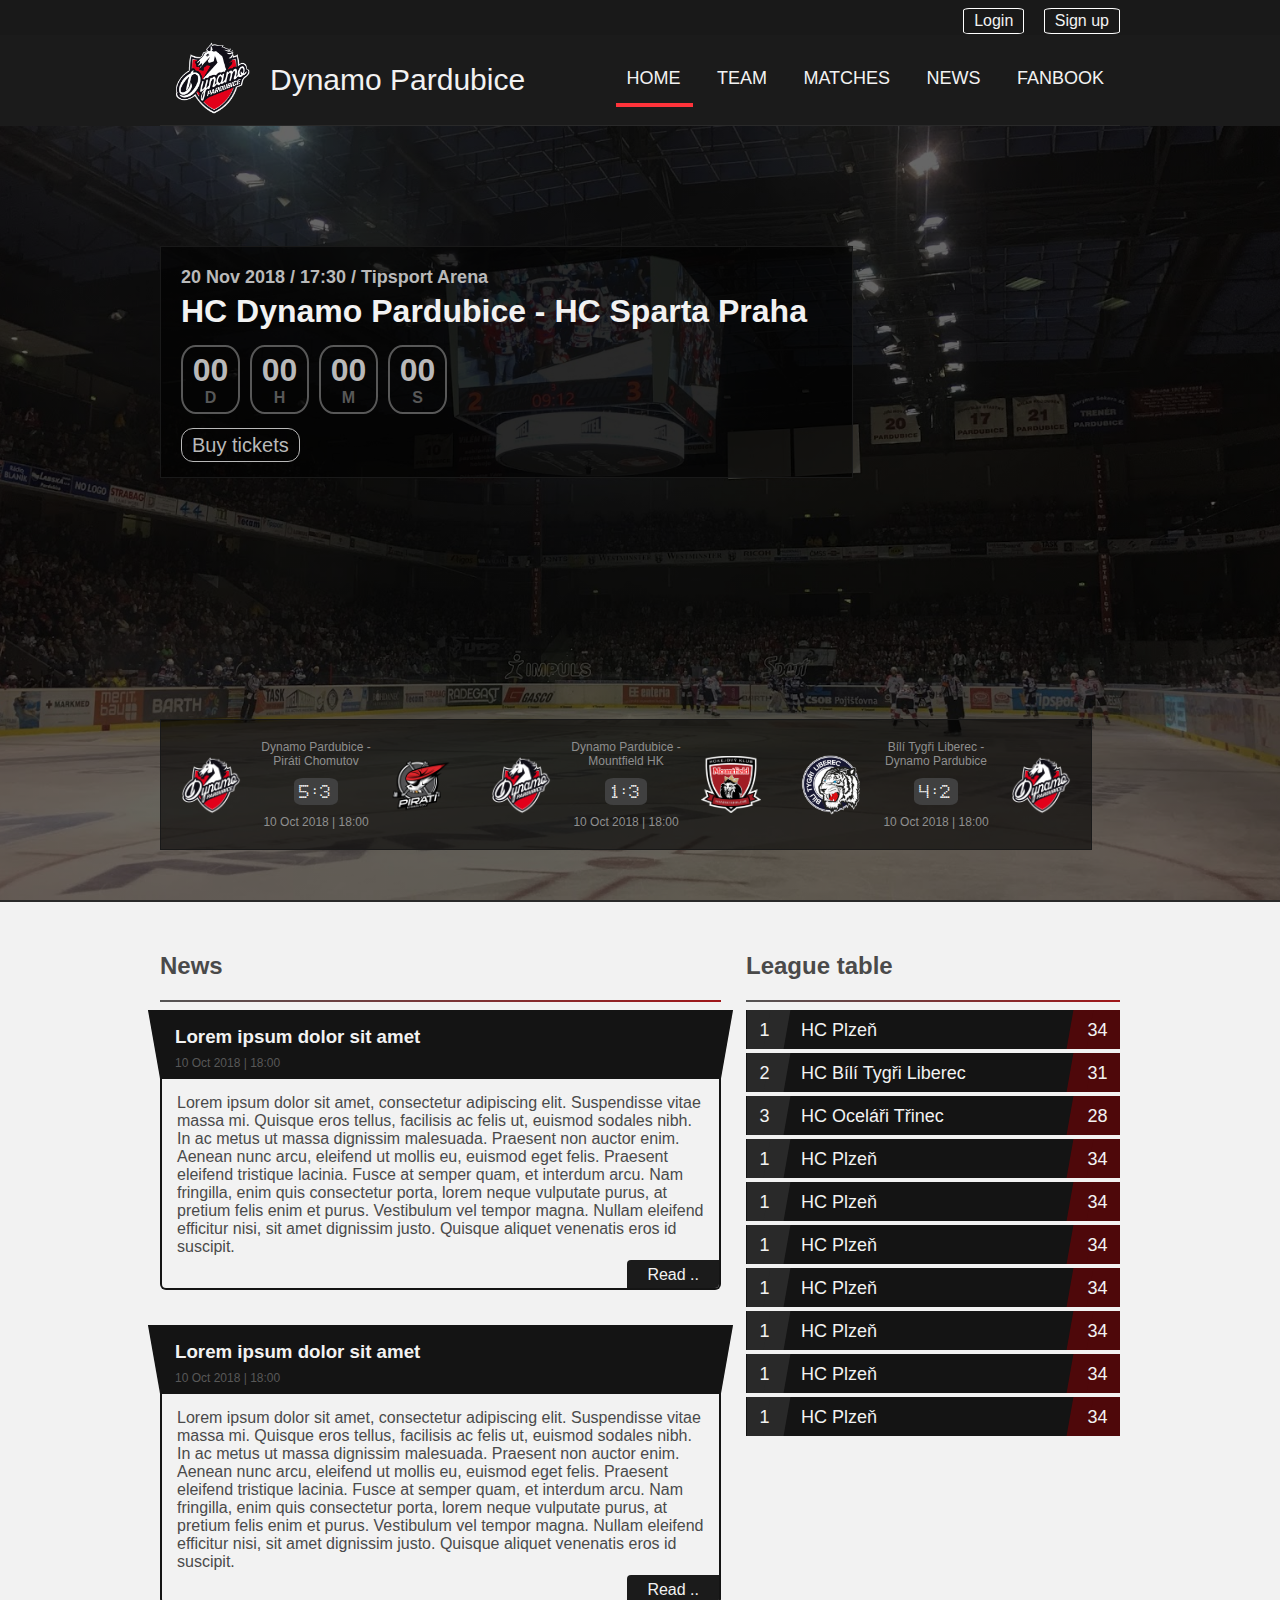
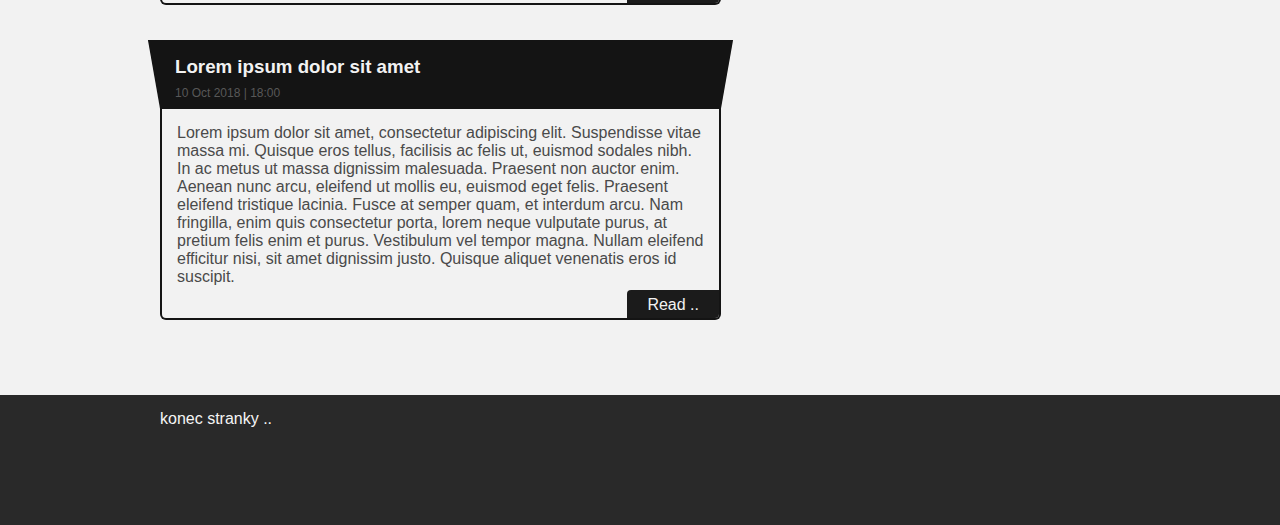
==== commit e46af221: "- minor fixes - read all button addeed" ====
--- a/code/index.html
+++ b/code/index.html
@@ -108,7 +108,7 @@
             <div class="title">
                 <h3 class="news">Lorem ipsum dolor sit amet</h3>
                 <span>10 Oct 2018 | 18:00</span></div>
-            <div class="article-content">
+            <div class="article-content" style="position: relative">
                 Lorem ipsum dolor sit amet, consectetur adipiscing elit. Suspendisse vitae massa mi. Quisque eros
                 tellus,
                 facilisis ac felis ut, euismod sodales nibh. In ac metus ut massa dignissim malesuada. Praesent non
@@ -119,13 +119,16 @@
                 purus, at pretium felis enim et purus. Vestibulum vel tempor magna. Nullam eleifend efficitur nisi, sit
                 amet
                 dignissim justo. Quisque aliquet venenatis eros id suscipit.
+                <a href="team.html">
+                    Read ..
+                </a>
             </div>
         </article>
         <article>
             <div class="title">
                 <h3 class="news">Lorem ipsum dolor sit amet</h3>
                 <span>10 Oct 2018 | 18:00</span></div>
-            <div class="article-content">
+            <div class="article-content" style="position: relative">
                 Lorem ipsum dolor sit amet, consectetur adipiscing elit. Suspendisse vitae massa mi. Quisque eros
                 tellus,
                 facilisis ac felis ut, euismod sodales nibh. In ac metus ut massa dignissim malesuada. Praesent non
@@ -136,13 +139,16 @@
                 purus, at pretium felis enim et purus. Vestibulum vel tempor magna. Nullam eleifend efficitur nisi, sit
                 amet
                 dignissim justo. Quisque aliquet venenatis eros id suscipit.
+                <a href="team.html">
+                    Read ..
+                </a>
             </div>
         </article>
         <article>
             <div class="title">
                 <h3 class="news">Lorem ipsum dolor sit amet</h3>
                 <span>10 Oct 2018 | 18:00</span></div>
-            <div class="article-content">
+            <div class="article-content" style="position: relative">
                 Lorem ipsum dolor sit amet, consectetur adipiscing elit. Suspendisse vitae massa mi. Quisque eros
                 tellus,
                 facilisis ac felis ut, euismod sodales nibh. In ac metus ut massa dignissim malesuada. Praesent non
@@ -153,6 +159,9 @@
                 purus, at pretium felis enim et purus. Vestibulum vel tempor magna. Nullam eleifend efficitur nisi, sit
                 amet
                 dignissim justo. Quisque aliquet venenatis eros id suscipit.
+                <a href="team.html">
+                    Read ..
+                </a>
             </div>
         </article>
     </div>
--- a/code/css/styl.css
+++ b/code/css/styl.css
@@ -8,7 +8,7 @@
 body, html {
     height: 100%;
     margin: 0;
-    background-color: #F5F5F5;
+    background-color: #f2f2f2;
 }
 
 body {
@@ -50,6 +50,7 @@
 }
 
 .user-area button:hover {
+    cursor: pointer;
     color: #ff4a46;
     border: 1px solid #ff4a46;
 }
@@ -74,7 +75,7 @@
 .modal-content {
     text-align: center;
     max-width: 600px;
-    background-color: #fefefe;
+    background-color: #f2f2f2;
     margin: 10% auto;
     padding: 20px;
     border: 1px solid #888;
@@ -199,7 +200,7 @@
 }
 
 #header-web-title {
-    color: white;
+    color: #f2f2f2;
     font-size: 30px;
     margin-left: 10px;
     margin-right: auto;
@@ -242,7 +243,7 @@
 
 #upcoming-teams {
     padding: 5px 0 15px 0;
-    color: white;
+    color: #f2f2f2;
     font-size: 32px;
 }
 
@@ -378,20 +379,20 @@
     padding-right: 25px;
 }
 
-#top-articles h3.news {
+article {
+    margin-bottom: 35px;
+}
+
+article h3.news {
     display: block;
     margin-top: 10px;
     margin-bottom: 5px;
     color: #f2f2f2;
 }
 
-#top-articles span {
+article span {
     font-size: 12px;
     color: #585858;
-}
-
-article {
-    margin-bottom: 35px;
 }
 
 article hr {
@@ -432,11 +433,27 @@
 }
 
 article .article-content {
-    padding: 15px;
+    padding: 15px 15px 2em 15px;
     border: 2px solid #141414;
     border-top: 0 solid transparent;
     border-bottom-left-radius: 6px;
     border-bottom-right-radius: 6px;
+}
+
+article a {
+    text-decoration: none;
+    position: absolute;
+    color: #f2f2f2;
+    padding: 6px 20px 4px 20px;
+    right: 0;
+    bottom: 0;
+    background-color: #1B1B1B;
+    border-bottom-right-radius: 4px;
+    border-top-left-radius: 4px;
+}
+
+article a:hover {
+    color: #ff4a46;
 }
 
 .league-table-box {
@@ -507,7 +524,7 @@
     z-index: -1;
 }
 
-.players {
+.full-width {
     width: 100%;
 }
 
